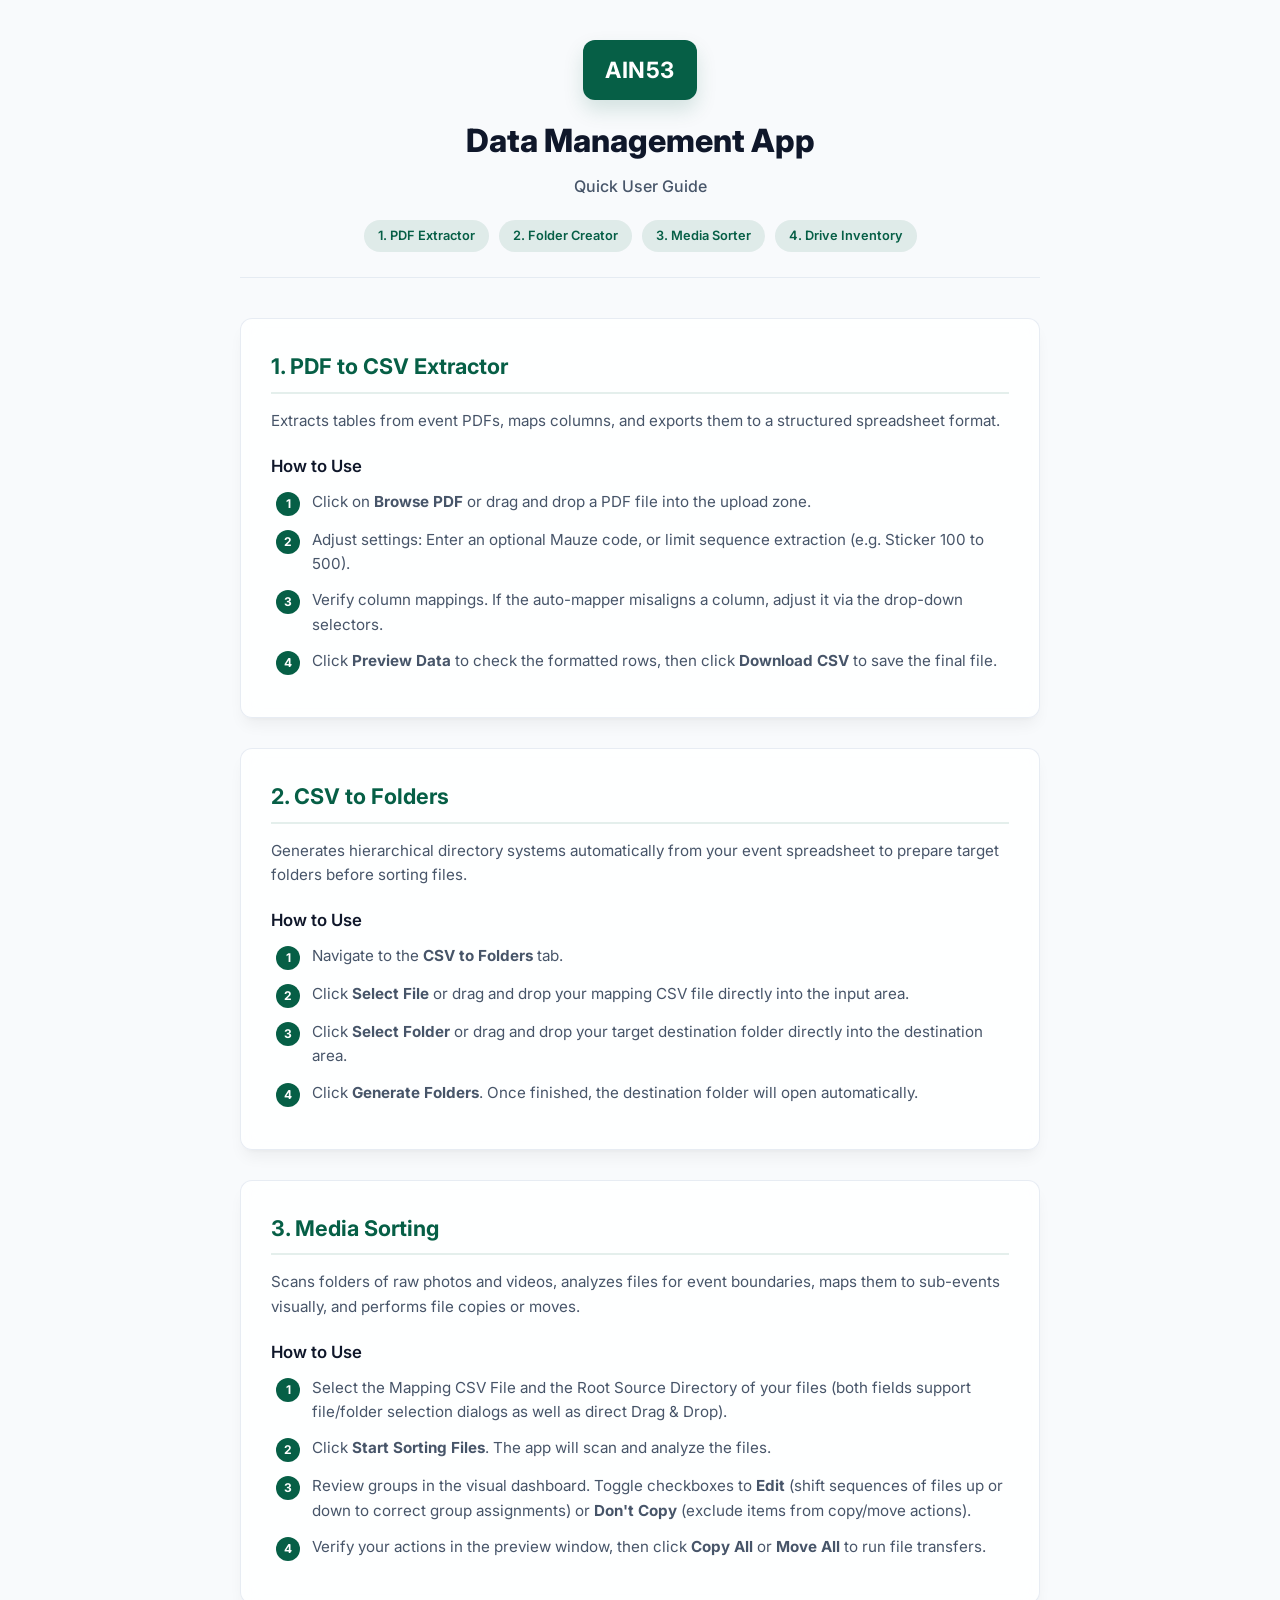
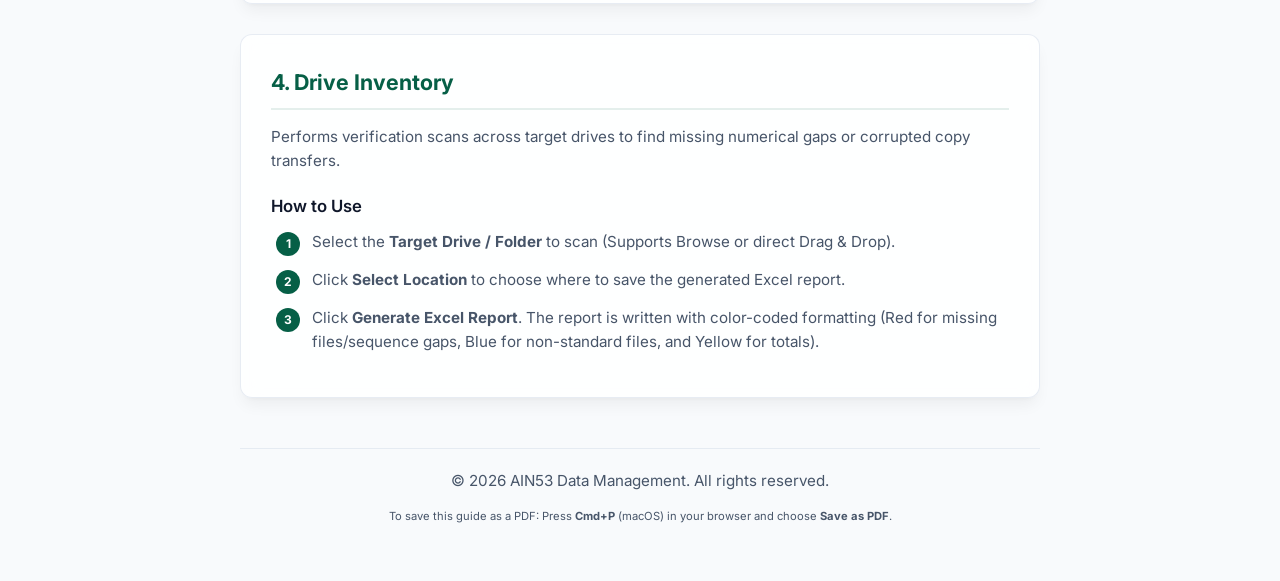
==== readers_guide.html @ ecbc7a55 "Initial commit: AIN53 Data Management v1.0.16" ====
<!DOCTYPE html>
<html lang="en">
<head>
  <meta charset="UTF-8">
  <meta name="viewport" content="width=device-width, initial-scale=1.0">
  <title>AIN53 Data Management - User Guide</title>
  <link href="https://fonts.googleapis.com/css2?family=Inter:wght@300;400;500;600;700;800&display=swap" rel="stylesheet">
  <style>
    :root {
      --primary: #065f46;
      --primary-light: rgba(6, 95, 70, 0.1);
      --accent: #10b981;
      --bg-light: #f8fafc;
      --card-bg: rgba(255, 255, 255, 0.85);
      --border-color: rgba(226, 232, 240, 0.8);
      --text-dark: #0f172a;
      --text-gray: #475569;
      --text-muted: #64748b;
      --radius: 12px;
      --shadow-md: 0 10px 15px -3px rgba(0, 0, 0, 0.05), 0 4px 6px -4px rgba(0, 0, 0, 0.05);
    }

    * {
      box-sizing: border-box;
      margin: 0;
      padding: 0;
    }

    body {
      font-family: 'Inter', -apple-system, sans-serif;
      background-color: var(--bg-light);
      color: var(--text-dark);
      line-height: 1.6;
      padding: 40px 20px;
    }

    .container {
      max-width: 800px;
      margin: 0 auto;
    }

    header {
      text-align: center;
      margin-bottom: 40px;
      border-bottom: 1px solid var(--border-color);
      padding-bottom: 25px;
    }

    .logo-container {
      display: inline-flex;
      align-items: center;
      justify-content: center;
      background: var(--primary);
      color: white;
      padding: 12px 22px;
      border-radius: var(--radius);
      font-weight: 700;
      font-size: 1.4rem;
      letter-spacing: 0.5px;
      box-shadow: 0 10px 20px rgba(6, 95, 70, 0.15);
      margin-bottom: 15px;
    }

    h1 {
      font-size: 2rem;
      font-weight: 800;
      color: var(--text-dark);
      margin-bottom: 8px;
    }

    .subtitle {
      font-size: 1rem;
      color: var(--text-gray);
      font-weight: 500;
    }

    .nav-links {
      display: flex;
      flex-wrap: wrap;
      gap: 10px;
      justify-content: center;
      margin-top: 20px;
    }

    .nav-links a {
      color: var(--primary);
      text-decoration: none;
      font-weight: 600;
      font-size: 0.8rem;
      background: var(--primary-light);
      padding: 6px 14px;
      border-radius: 20px;
      transition: all 0.2s;
    }

    .nav-links a:hover {
      background: var(--primary);
      color: white;
      transform: translateY(-1px);
    }

    section {
      background: var(--card-bg);
      border: 1px solid var(--border-color);
      border-radius: var(--radius);
      padding: 30px;
      margin-bottom: 30px;
      box-shadow: var(--shadow-md);
      backdrop-filter: blur(10px);
    }

    h2 {
      font-size: 1.35rem;
      font-weight: 700;
      color: var(--primary);
      border-bottom: 2px solid var(--primary-light);
      padding-bottom: 8px;
      margin-bottom: 15px;
    }

    h3 {
      font-size: 1.05rem;
      font-weight: 600;
      color: var(--text-dark);
      margin: 20px 0 10px 0;
    }

    p {
      color: var(--text-gray);
      margin-bottom: 15px;
      font-size: 0.95rem;
    }

    ol {
      margin-left: 5px;
      margin-bottom: 10px;
      color: var(--text-gray);
      font-size: 0.95rem;
      list-style-type: none;
    }

    li {
      margin-bottom: 12px;
      display: flex;
      align-items: flex-start;
    }

    .step-badge {
      display: inline-block;
      width: 24px;
      height: 24px;
      background-color: var(--primary);
      color: white;
      border-radius: 50%;
      text-align: center;
      line-height: 24px;
      font-size: 0.75rem;
      font-weight: 700;
      margin-right: 12px;
      flex-shrink: 0;
      margin-top: 2px;
    }

    .step-text {
      flex: 1;
    }

    footer {
      text-align: center;
      color: var(--text-muted);
      font-size: 0.8rem;
      margin-top: 50px;
      border-top: 1px solid var(--border-color);
      padding-top: 20px;
    }

    /* Print-specific layout styling to ensure beautiful PDF generation */
    @media print {
      body {
        background-color: white;
        padding: 0;
        color: black;
      }
      
      .nav-links {
        display: none !important;
      }
      
      section {
        box-shadow: none !important;
        border: none !important;
        background: transparent !important;
        padding: 15px 0 !important;
        margin-bottom: 25px !important;
        page-break-inside: avoid;
      }
      
      h2 {
        border-bottom: 1px solid #000 !important;
        color: black !important;
      }
      
      .logo-container {
        border: 1.5px solid black !important;
        color: black !important;
        background: transparent !important;
        box-shadow: none !important;
      }
    }
  </style>
</head>
<body>

  <div class="container">
    
    <header>
      <div class="logo-container">AIN53</div>
      <h1>Data Management App</h1>
      <p class="subtitle">Quick User Guide</p>
      
      <div class="nav-links">
        <a href="#pdf-to-csv">1. PDF Extractor</a>
        <a href="#csv-to-folders">2. Folder Creator</a>
        <a href="#sorting">3. Media Sorter</a>
        <a href="#inventory">4. Drive Inventory</a>
      </div>
    </header>

    <!-- SECTION: PDF Extractor -->
    <section id="pdf-to-csv">
      <h2>1. PDF to CSV Extractor</h2>
      <p>Extracts tables from event PDFs, maps columns, and exports them to a structured spreadsheet format.</p>
      
      <h3>How to Use</h3>
      <ol>
        <li>
          <span class="step-badge">1</span>
          <div class="step-text">Click on <strong>Browse PDF</strong> or drag and drop a PDF file into the upload zone.</div>
        </li>
        <li>
          <span class="step-badge">2</span>
          <div class="step-text">Adjust settings: Enter an optional Mauze code, or limit sequence extraction (e.g. Sticker 100 to 500).</div>
        </li>
        <li>
          <span class="step-badge">3</span>
          <div class="step-text">Verify column mappings. If the auto-mapper misaligns a column, adjust it via the drop-down selectors.</div>
        </li>
        <li>
          <span class="step-badge">4</span>
          <div class="step-text">Click <strong>Preview Data</strong> to check the formatted rows, then click <strong>Download CSV</strong> to save the final file.</div>
        </li>
      </ol>
    </section>

    <!-- SECTION: Folder Creator -->
    <section id="csv-to-folders">
      <h2>2. CSV to Folders</h2>
      <p>Generates hierarchical directory systems automatically from your event spreadsheet to prepare target folders before sorting files.</p>
      
      <h3>How to Use</h3>
      <ol>
        <li>
          <span class="step-badge">1</span>
          <div class="step-text">Navigate to the <strong>CSV to Folders</strong> tab.</div>
        </li>
        <li>
          <span class="step-badge">2</span>
          <div class="step-text">Click <strong>Select File</strong> or drag and drop your mapping CSV file directly into the input area.</div>
        </li>
        <li>
          <span class="step-badge">3</span>
          <div class="step-text">Click <strong>Select Folder</strong> or drag and drop your target destination folder directly into the destination area.</div>
        </li>
        <li>
          <span class="step-badge">4</span>
          <div class="step-text">Click <strong>Generate Folders</strong>. Once finished, the destination folder will open automatically.</div>
        </li>
      </ol>
    </section>

    <!-- SECTION: Media Sorter -->
    <section id="sorting">
      <h2>3. Media Sorting</h2>
      <p>Scans folders of raw photos and videos, analyzes files for event boundaries, maps them to sub-events visually, and performs file copies or moves.</p>
      
      <h3>How to Use</h3>
      <ol>
        <li>
          <span class="step-badge">1</span>
          <div class="step-text">Select the Mapping CSV File and the Root Source Directory of your files (both fields support file/folder selection dialogs as well as direct Drag &amp; Drop).</div>
        </li>
        <li>
          <span class="step-badge">2</span>
          <div class="step-text">Click <strong>Start Sorting Files</strong>. The app will scan and analyze the files.</div>
        </li>
        <li>
          <span class="step-badge">3</span>
          <div class="step-text">Review groups in the visual dashboard. Toggle checkboxes to <strong>Edit</strong> (shift sequences of files up or down to correct group assignments) or <strong>Don't Copy</strong> (exclude items from copy/move actions).</div>
        </li>
        <li>
          <span class="step-badge">4</span>
          <div class="step-text">Verify your actions in the preview window, then click <strong>Copy All</strong> or <strong>Move All</strong> to run file transfers.</div>
        </li>
      </ol>
    </section>

    <!-- SECTION: Drive Inventory -->
    <section id="inventory">
      <h2>4. Drive Inventory</h2>
      <p>Performs verification scans across target drives to find missing numerical gaps or corrupted copy transfers.</p>
      
      <h3>How to Use</h3>
      <ol>
        <li>
          <span class="step-badge">1</span>
          <div class="step-text">Select the <strong>Target Drive / Folder</strong> to scan (Supports Browse or direct Drag &amp; Drop).</div>
        </li>
        <li>
          <span class="step-badge">2</span>
          <div class="step-text">Click <strong>Select Location</strong> to choose where to save the generated Excel report.</div>
        </li>
        <li>
          <span class="step-badge">3</span>
          <div class="step-text">Click <strong>Generate Excel Report</strong>. The report is written with color-coded formatting (Red for missing files/sequence gaps, Blue for non-standard files, and Yellow for totals).</div>
        </li>
      </ol>
    </section>

    <footer>
      <p>© 2026 AIN53 Data Management. All rights reserved.</p>
      <p style="font-size:0.7rem; margin-top:5px;">To save this guide as a PDF: Press <strong>Cmd+P</strong> (macOS) in your browser and choose <strong>Save as PDF</strong>.</p>
    </footer>

  </div>

</body>
</html>
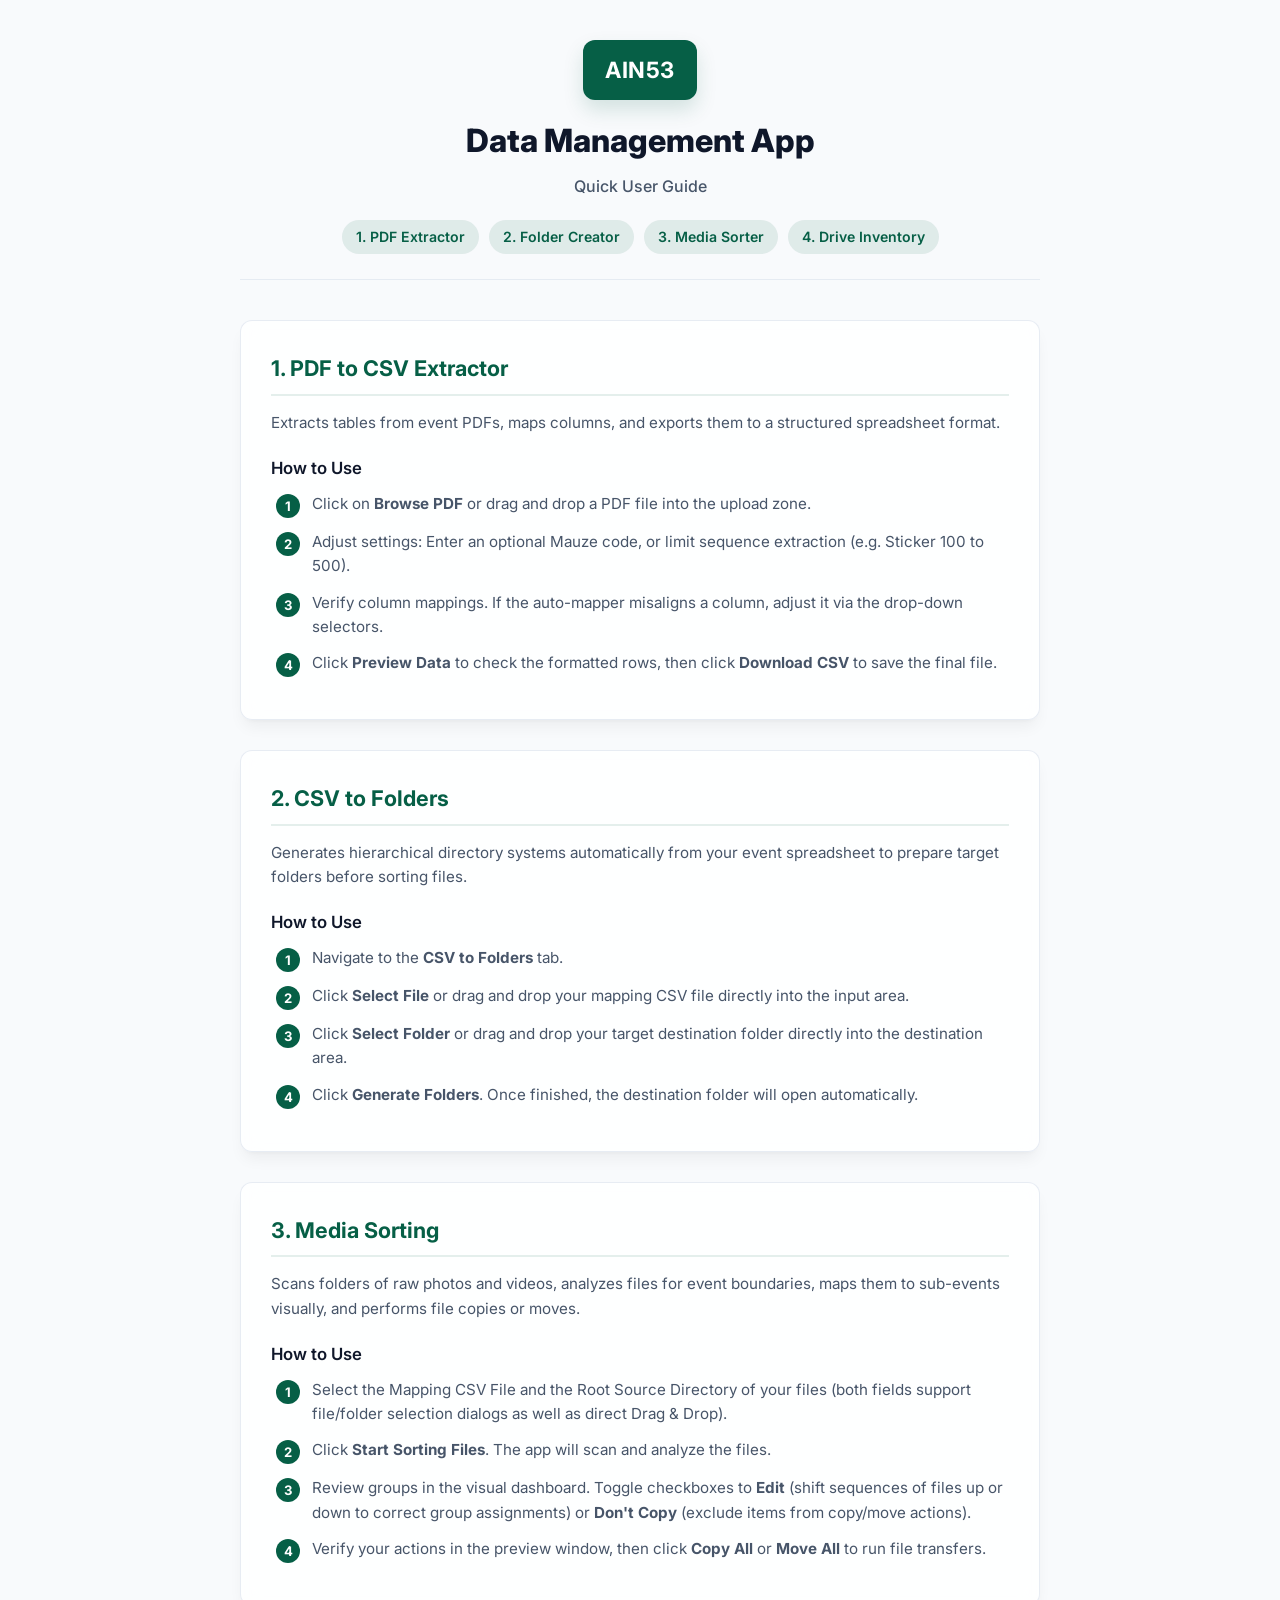
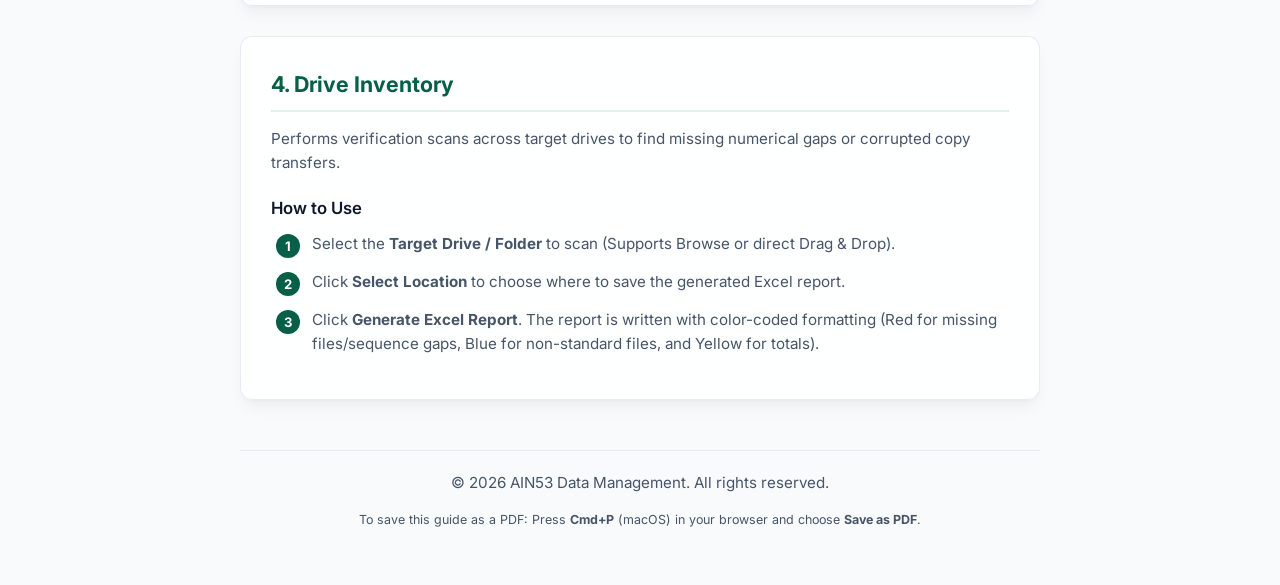
==== commit ec1e0c0f: "Release build v1.0.24" ====
--- a/readers_guide.html
+++ b/readers_guide.html
@@ -86,7 +86,7 @@
       color: var(--primary);
       text-decoration: none;
       font-weight: 600;
-      font-size: 0.8rem;
+      font-size: 0.88rem;
       background: var(--primary-light);
       padding: 6px 14px;
       border-radius: 20px;
@@ -154,7 +154,7 @@
       border-radius: 50%;
       text-align: center;
       line-height: 24px;
-      font-size: 0.75rem;
+      font-size: 0.82rem;
       font-weight: 700;
       margin-right: 12px;
       flex-shrink: 0;
@@ -168,7 +168,7 @@
     footer {
       text-align: center;
       color: var(--text-muted);
-      font-size: 0.8rem;
+      font-size: 0.88rem;
       margin-top: 50px;
       border-top: 1px solid var(--border-color);
       padding-top: 20px;
@@ -328,7 +328,7 @@
 
     <footer>
       <p>© 2026 AIN53 Data Management. All rights reserved.</p>
-      <p style="font-size:0.7rem; margin-top:5px;">To save this guide as a PDF: Press <strong>Cmd+P</strong> (macOS) in your browser and choose <strong>Save as PDF</strong>.</p>
+      <p style="font-size:0.78rem; margin-top:5px;">To save this guide as a PDF: Press <strong>Cmd+P</strong> (macOS) in your browser and choose <strong>Save as PDF</strong>.</p>
     </footer>
 
   </div>
